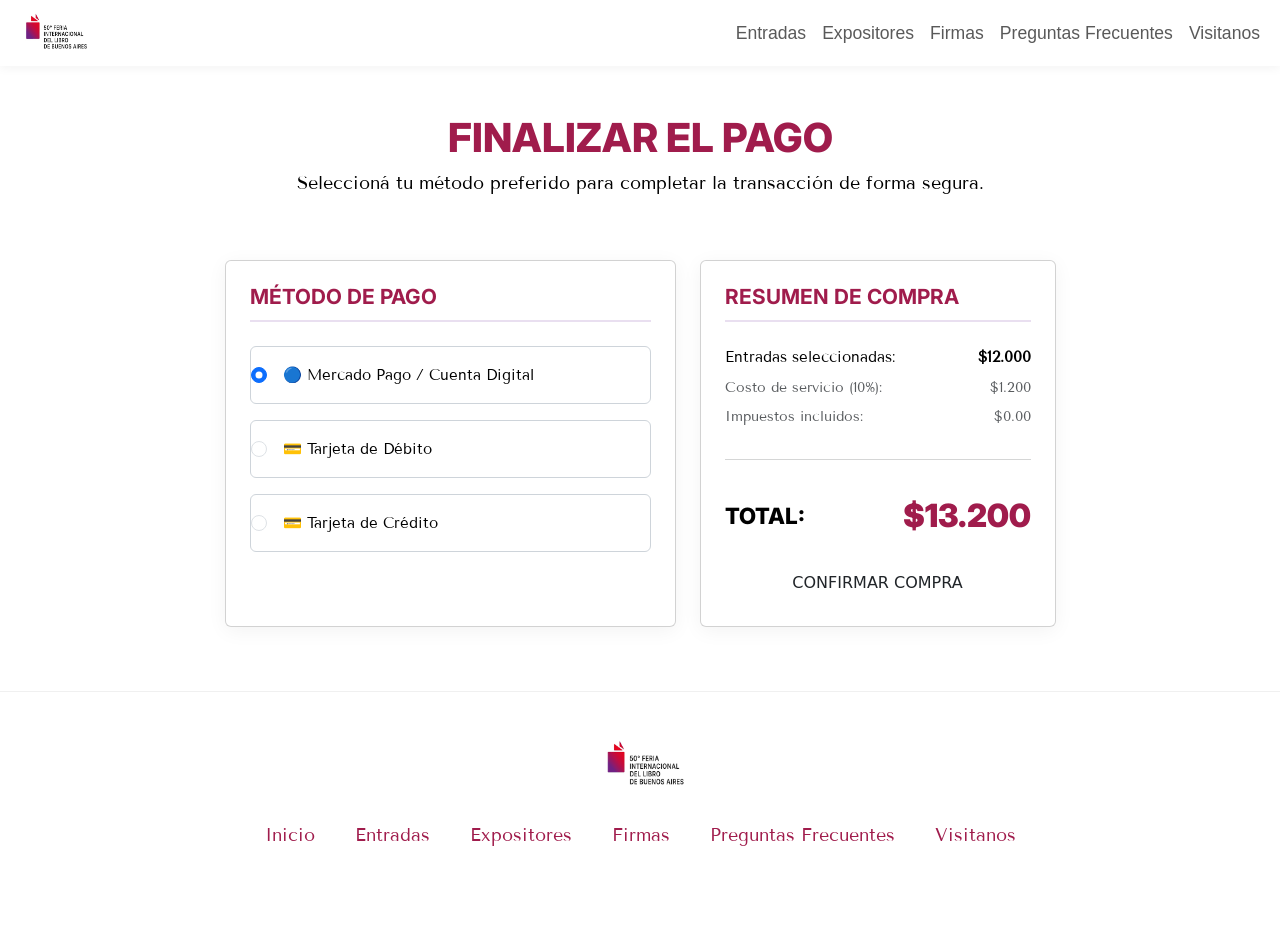
==== pages/comprar.html @ 58981fd8 "Create comprar.html" ====
<!DOCTYPE html>
<html lang="en">
<head>
    <meta charset="UTF-8">
    <meta name="viewport" content="width=device-width, initial-scale=1.0">
    <link rel="stylesheet" href="../styles/global.css">
    <link rel="stylesheet" href="../styles/tickes.css">
    <title>Pagar</title>
     <link
    rel="stylesheet"
    href="https://cdnjs.cloudflare.com/ajax/libs/animate.css/4.1.1/animate.min.css"
  />
   <link href="https://cdn.jsdelivr.net/npm/bootstrap@5.0.2/dist/css/bootstrap.min.css" rel="stylesheet" integrity="sha384-EVSTQN3/azprG1Anm3QDgpJLIm9Nao0Yz1ztcQTwFspd3yD65VohhpuuCOmLASjC" crossorigin="anonymous">

</head>
<body>
<nav class="navbar navbar-expand-lg navbar-light mi-nav-personalizada">
  <div class="container-fluid">
    
    <a class="navbar-brand" href="../index.html">
      <img src="../img/logo.png" alt="Logo" height="40">
    </a>

    <button class="navbar-toggler" type="button" data-bs-toggle="collapse" data-bs-target="#navbarNav">
      <span class="navbar-toggler-icon"></span>
    </button>

    <div class="collapse navbar-collapse" id="navbarNav">
      <ul class="navbar-nav ms-auto">
        <li class="nav-item"><a class="nav-link" href="./entradas.html">Entradas</a></li>
        <li class="nav-item"><a class="nav-link" href="./expositores.html">Expositores</a></li>
        <li class="nav-item"><a class="nav-link" href="./firmas.html">Firmas</a></li>
        <li class="nav-item"><a class="nav-link" href="./preguntasfrecuentes.html">Preguntas Frecuentes</a></li>
        <li class="nav-item"><a class="nav-link" href="./visitanos.html">Visitanos</a></li>
      </ul>
    </div>

  </div>
</nav>

<main class="pago-main py-5">
    <div class="container">
        
        <div class="row justify-content-center mb-5">
            <div class="col-12 col-md-10 text-center">
                <h2 class="pago-titulo animate__animated animate__fadeInDown">Finalizar el Pago</h2>
                <p class="pago-subtitulo">Seleccioná tu método preferido para completar la transacción de forma segura.</p>
            </div>
        </div>

        <div class="row g-4 justify-content-center">
            
            <div class="col-12 col-md-6 col-lg-5">
                <div class="card pago-card h-100 animate__animated animate__fadeInLeft">
                    <div class="card-body p-4">
                        <h4 class="pago-seccion-titulo mb-4">Método de Pago</h4>
                        
                        <form id="formMetodoPago">
                            <div class="form-check opcion-pago mb-3">
                                <input class="form-check-input" type="radio" name="metodoPago" id="mercadoPago" checked>
                                <label class="form-check-label font-textos ms-2" for="mercadoPago">
                                    🔵 Mercado Pago / Cuenta Digital
                                </label>
                            </div>

                            <div class="form-check opcion-pago mb-3">
                                <input class="form-check-input" type="radio" name="metodoPago" id="debito">
                                <label class="form-check-label font-textos ms-2" for="debito">
                                    💳 Tarjeta de Débito
                                </label>
                            </div>

                            <div class="form-check opcion-pago mb-3">
                                <input class="form-check-input" type="radio" name="metodoPago" id="credito">
                                <label class="form-check-label font-textos ms-2" for="credito">
                                    💳 Tarjeta de Crédito
                                </label>
                            </div>
                        </form>
                        
                    </div>
                </div>
            </div>

            <div class="col-12 col-md-6 col-lg-4">
                <div class="card resumen-card h-100 animate__animated animate__fadeInRight">
                    <div class="card-body p-4 d-flex flex-column">
                        <h4 class="pago-seccion-titulo mb-4">Resumen de Compra</h4>
                        
                        <div class="d-flex justify-content-between mb-2 font-textos">
                            <span>Entradas seleccionadas:</span>
                            <span class="fw-bold">$12.000</span>
                        </div>
                        <div class="d-flex justify-content-between mb-2 font-textos text-muted small">
                            <span>Costo de servicio (10%):</span>
                            <span>$1.200</span>
                        </div>
                        <div class="d-flex justify-content-between mb-3 font-textos text-muted small">
                            <span>Impuestos incluidos:</span>
                            <span>$0.00</span>
                        </div>
                        
                        <hr class="text-muted">
                        
                        <div class="d-flex justify-content-between align-items-center my-3">
                            <span class="total-label">TOTAL:</span>
                            <span class="total-monto">$13.200</span>
                        </div>
                        
                            <a href="./comprado.html" class="btn boton-finalizar-compra w-100 mt-2">CONFIRMAR COMPRA</a>
                    </div>
                </div>
            </div>

        </div>
    </div>

     <!-- FOOTER -->

   <footer class="footer py-5">
    <div class="container">
        <div class="row justify-content-center text-center gy-4">
            
            <div class="col-12">
                <div class="footerlogo">
                    <img src="../img/logo.png" alt="Logo Feria del Libro">
                </div>
            </div>
            
            <nav class="col-12">
                <div class="navfooter justify-content-center">
                    <a class="afooter" href="../index.html">Inicio</a>
                    <a class="afooter" href="./entradas.html">Entradas</a>
                    <a class="afooter" href="./expositores.html">Expositores</a>
                    <a class="afooter" href="./firmas.html">Firmas</a>
                    <a class="afooter" href="./preguntasfrecuentes.html">Preguntas Frecuentes</a>
                    <a class="afooter" href="./visitanos.html">Visitanos</a>
                </div>
            </nav>
            
        </div>
    </div>
</footer>
<script src="https://cdn.jsdelivr.net/npm/bootstrap@5.0.2/dist/js/bootstrap.bundle.min.js" integrity="sha384-MrcW6ZMFYlzcLA8Nl+NtUVF0sA7MsXsP1UyJoMp4YLEuNSfAP+JcXn/tWtIaxVXM" crossorigin="anonymous"></script>
</body>
</html>
---- styles/global.css ----
@font-face {
    font-family: "textos";
    src: url(/fonts/TenorSans-Regular.ttf);
}

@font-face {
    font-family: "titulos";
    src: url(/fonts/Inter-VariableFont_opsz\,wght.ttf);
}


/* HEADER */

.mi-nav-personalizada {
    box-shadow: 0 2px 10px rgba(0, 0, 0, 0.05); 
    padding: 1rem 2rem; 
}

.mi-nav-personalizada .nav-link {
    font-family: 'Tenor Sans', sans-serif; 
    font-size: 1.1rem;
    transition: color 0.3s ease;
    font-weight: 500;
}

.mi-nav-personalizada .nav-link:hover {
    color: #bc0071 !important; 
}

.footer {
    background-color: #ffffff; 
    border-top: 1px solid #f0f0f0; 
    margin-top: 4rem;
}

.footerlogo img {
    height: 50px; 
    width: auto;
    margin-bottom: 0.5rem;
}

.navfooter {
    display: flex;
    gap: 2.5rem; 
    flex-wrap: wrap; 
    justify-content: center; 
}

.afooter {
    font-family: "textos";
    color: #a01c4c; 
    text-decoration: none;
    font-size: 1.1rem;
    font-weight: 500;
    transition: all 0.3s ease;
    display: inline-block;
}


.afooter:hover {
    color: #bc0071 !important; 
    transform: translateY(-2px);
}
---- styles/tickes.css ----
.titulo{
    background-color: #E9DFF0;
    display: flex;
}


.titulo-contenido{
    max-width: 1200px;
    margin: 0 auto;
    width: 100%;
    text-align: left;
}

.titulo-contenido h1{
font-family: "titulos";
font-size: 5rem;
font-weight: 800;
color: #a01c4c;
margin: 0;
text-transform: uppercase;
}

.titulo-contenido p{
    font-family: "textos";
    font-size: 1rem;
    color: black;
    margin-top: 10px;
    max-width: 800px;
}

.compra-main {
    background-color: white;
    min-height: 80vh;
}

.compra-titulo {
    font-family: "titulos";
    color: #a01c4c;
    font-size: 2.5rem;
    font-weight: 800;
    text-transform: uppercase;
}

.compra-subtitulo {
    font-family: "textos";
    color: black;
    font-size: 1.1rem;
}

.form-compra-card {
    border: none;
    border-radius: 8px;
    box-shadow: 0 4px 20px rgba(0, 0, 0, 0.06);
    background-color: white;
}

.form-seccion-titulo {
    font-family: "titulos";
    color: #a01c4c;
    font-size: 1.2rem;
    font-weight: 700;
    text-transform: uppercase;
    letter-spacing: 0.5px;
}

.font-textos {
    font-family: "textos";
    font-weight: 500;
    color: black;
}

.input-personalizado {
    font-family: "textos";
    padding: 0.6rem 1rem;
    border: 1px solid white;
    border-radius: 4px;
    transition: all 0.3s ease;
}

.input-personalizado:focus {
    border-color: #a01c4c;
    box-shadow: 0 0 0 0.25rem rgba(160, 28, 76, 0.15);
}

/* Botón de envío */
.boton-finalizar-compra {
    background-color: #a01c4c;
    color: white;
    padding: 1rem;
    font-family: "titulos";
    font-weight: 800;
    font-size: 1.2rem;
    text-transform: uppercase;
    border: none;
    border-radius: 4px;
    transition: background-color 0.3s ease, transform 0.2s ease;
}

.boton-finalizar-compra:hover {
    background-color: #8a0053;
    transform: translateY(-2px);
}

.pago-main {
    background-color: white;
    min-height: 75vh;
}

.pago-titulo {
    font-family: "titulos";
    color: #a01c4c;
    font-size: 2.5rem;
    font-weight: 800;
    text-transform: uppercase;
}

.pago-subtitulo {
    font-family: "textos";
    color: black;
    font-size: 1.1rem;
}

/* Estilos de Tarjetas */
.pago-card, .resumen-card {
    border: none;
    border-radius: 8px;
    box-shadow: 0 4px 20px rgba(0, 0, 0, 0.05);
    background-color: white;
}

.pago-seccion-titulo {
    font-family: "titulos";
    color: #a01c4c;
    font-size: 1.3rem;
    font-weight: 700;
    text-transform: uppercase;
    border-bottom: 2px solid #E9DFF0;
    padding-bottom: 10px;
}

.font-textos {
    font-family: "textos";
    color: black;
}

.opcion-pago {
    padding: 1rem;
    border: 1px solid #ced4da;
    border-radius: 6px;
    cursor: pointer;
    transition: all 0.2s ease;
}

.opcion-pago:hover {
    background-color: #faf5fc;
    border-color: #a01c4c;
}

.form-check-input:checked {
    background-color: #a01c4c;
    border-color: #a01c4c ;
}

.total-label {
    font-family: "titulos";
    font-size: 1.4rem;
    font-weight: 800;
    color: black;
}

.total-monto {
    font-family: "titulos";
    font-size: 2rem;
    font-weight: 900;
    color: #a01c4c;
}

.boton-pagar {
    background-color: #a01c4c ;
    color: white;
    padding: 1rem;
    font-family: "titulos";
    font-weight: 800;
    font-size: 1.3rem;
    text-transform: uppercase;
    border-radius: 4px;
    border: none;
    transition: background-color 0.3s ease, transform 0.2s ease;
}

.boton-pagar:hover {
    background-color: #8a0053;
    transform: translateY(-2px);
}



.gracias-card {
    border: none;
    border-radius: 12px; 
    box-shadow: 0 10px 30px rgba(0, 0, 0, 0.05);
    background-color: white;
}

.icono-exito {
    width: 80px;
    height: 80px;
    background-color: #fcecf2; 
    color: #a01c4c; 
    border-radius: 50%;
    display: inline-flex;
    justify-content: center;
    align-items: center;
    margin: 0 auto;
}

.tilde {
    font-size: 2.5rem;
    font-weight: bold;
    line-height: 1;
}

.gracias-titulo {
    font-family: "titulos";
    color: #a01c4c;
    font-size: 2.2rem;
    font-weight: 800;
    text-transform: uppercase;
}

.gracias-texto {
    font-family: "textos";
    color: black;
    font-size: 1.1rem;
    line-height: 1.5;
}


.detalle-ficticio {
    background-color: #E9DFF0;
    border-left: 4px solid #a01c4c; 
    border-radius: 4px;
}

.font-textos {
    font-family: "textos";
    color: black;
    font-size: 0.95rem;
}

.boton-volver-inicio {
    background-color: #a01c4c;
    color: white;
    padding: 1rem;
    font-family: "titulos";
    font-weight: 800;
    font-size: 1.1rem;
    text-transform: uppercase;
    border-radius: 4px;
    border: none;
    text-decoration: none;
    display: block;
    transition: background-color 0.3s ease, transform 0.2s ease;
}

.boton-volver-inicio:hover {
    background-color: #8a0053;
    transform: translateY(-2px);
}
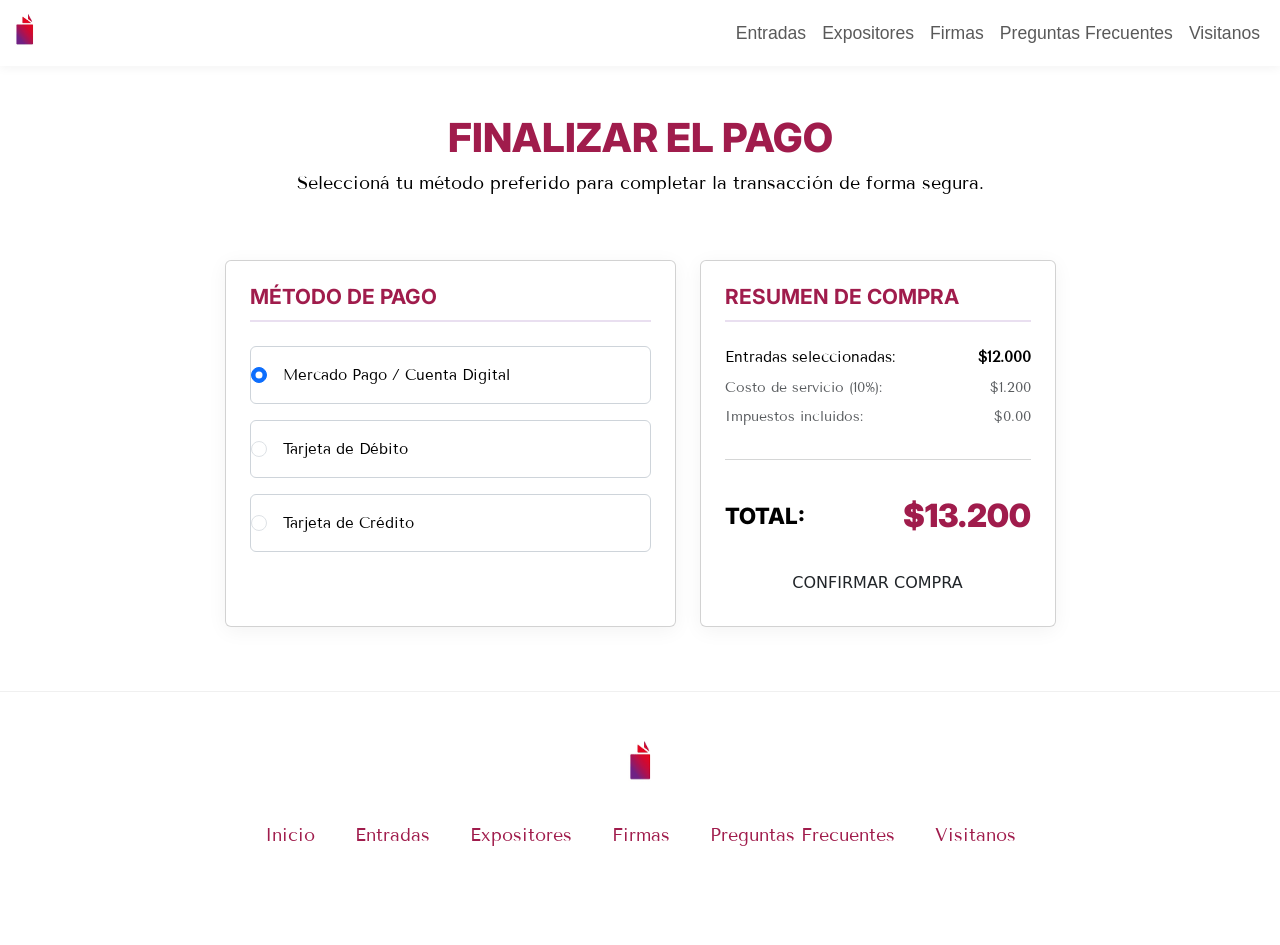
==== commit fd580673: "Update comprar.html" ====
--- a/pages/comprar.html
+++ b/pages/comprar.html
@@ -59,21 +59,21 @@
                             <div class="form-check opcion-pago mb-3">
                                 <input class="form-check-input" type="radio" name="metodoPago" id="mercadoPago" checked>
                                 <label class="form-check-label font-textos ms-2" for="mercadoPago">
-                                    🔵 Mercado Pago / Cuenta Digital
+                                    Mercado Pago / Cuenta Digital
                                 </label>
                             </div>
 
                             <div class="form-check opcion-pago mb-3">
                                 <input class="form-check-input" type="radio" name="metodoPago" id="debito">
                                 <label class="form-check-label font-textos ms-2" for="debito">
-                                    💳 Tarjeta de Débito
+                                    Tarjeta de Débito
                                 </label>
                             </div>
 
                             <div class="form-check opcion-pago mb-3">
                                 <input class="form-check-input" type="radio" name="metodoPago" id="credito">
                                 <label class="form-check-label font-textos ms-2" for="credito">
-                                    💳 Tarjeta de Crédito
+                                    Tarjeta de Crédito
                                 </label>
                             </div>
                         </form>
--- a/styles/global.css
+++ b/styles/global.css
@@ -1,11 +1,11 @@
 @font-face {
     font-family: "textos";
-    src: url(/fonts/TenorSans-Regular.ttf);
+    src: url(./TenorSans-Regular.ttf);
 }
 
 @font-face {
     font-family: "titulos";
-    src: url(/fonts/Inter-VariableFont_opsz\,wght.ttf);
+    src: url(./Inter-VariableFont_opsz\,wght.ttf);
 }
 
 
